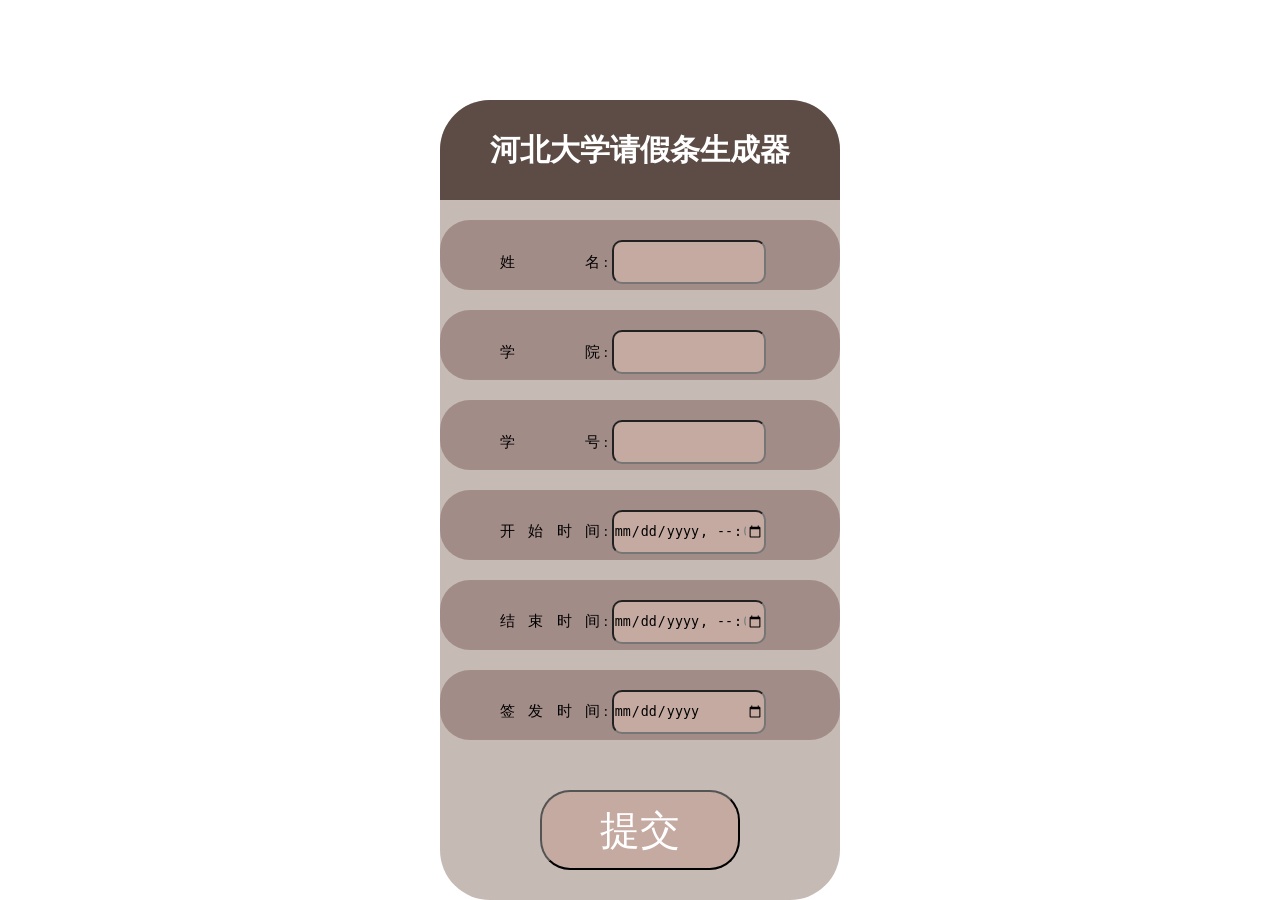
==== values.html @ f2ec1ef4 "项目初始化" ====
<!DOCTYPE html>
<html lang="cn">
<head>
    <meta charset="UTF-8">
    <meta name="viewport" content="width=device-width, initial-scale=1.0">
    <title>Document</title>
    <link rel="stylesheet" href="./css/values.css" />
    <script src = "js/jquary.js"></script>
    <script src = "js/jquery.cookie.min.js"></script>
    <script src = "js/submit.js"></script>
</head>
<body>
    <div class="windows">
        <h3>河北大学请假条生成器</h3>
        <div class="name">
            <div class = "content">姓名</div>
            <div>:</div>
            <input type="text">
        </div>
        <div class="academy">
            <div class = "content">学院</div>
            <div>:</div>
            <input type="text" id = "academy">
        </div>
        <div class="studentId">
            <div class = "content">学号</div>
            <div>:</div>
            <input type="text" id = "studentId">
        </div>
        <div class="start_term">
            <div class = "content">开始时间</div>
            <div>:</div>
            <input type="datetime-local" id="start_term" name="dateTimeInput" step="3600">
        </div>
        <div class="end_term">
            <div class = "content">结束时间</div>
            <div>:</div>
            <input type="datetime-local" id="end_term" name="dateTimeInput" step="3600">
        </div>
        <div class="issuance">
            <div class = "content">签发时间</div>
            <div>:</div>
            <!-- <input type="text" id = "issuance"> -->
            <input type="date" id="issuance">
        </div>
        <input type="button" value="提交" id = "submit">
        
    </div>
    
</body>
</html>
---- css/values.css ----
*{
    margin: 0;
    padding: 0;
}

/* body{
    background-color:#999;
} */

.windows{
    width: 400px;
    height: 800px;
    background-color: #c6bab5;
    margin: auto;
    margin-top: 100px;
    border-radius: 50px;
    font-size: 15px;
    
}

.windows>div{
    width: 70%;
    height: 50px;
    background-color: #a28c88;
    /* margin: auto; */
    margin-top: 20px;
    padding: 0 15%;
    padding-top: 20px;
    border-radius: 30px;
}
.windows div div{
    display: inline-block;
    
}

h3{
    width: 100%;
    height: 100px;
    background-color: #5c4c45;
    text-align: center;
    font-size: 30px;
    line-height: 100px;
    color:white;
    border-radius: 50px 50px 0 0;
}
.content{
    text-align-last: justify;
    width: 100px;

}
.windows>div>input{
    width: 150px;
    height: 40px;
    border-radius: 10px;
    
    background-color: #c5aaa1;
    /* margin-bottom:; */
}

#submit{
    display: block;
    width: 200px;
    height: 80px;
    margin: auto;
    margin-top: 50px;
    border-radius: 30px;
    background-color: #c5aaa1;
    color: white;
    font-size: 40px;
    
}
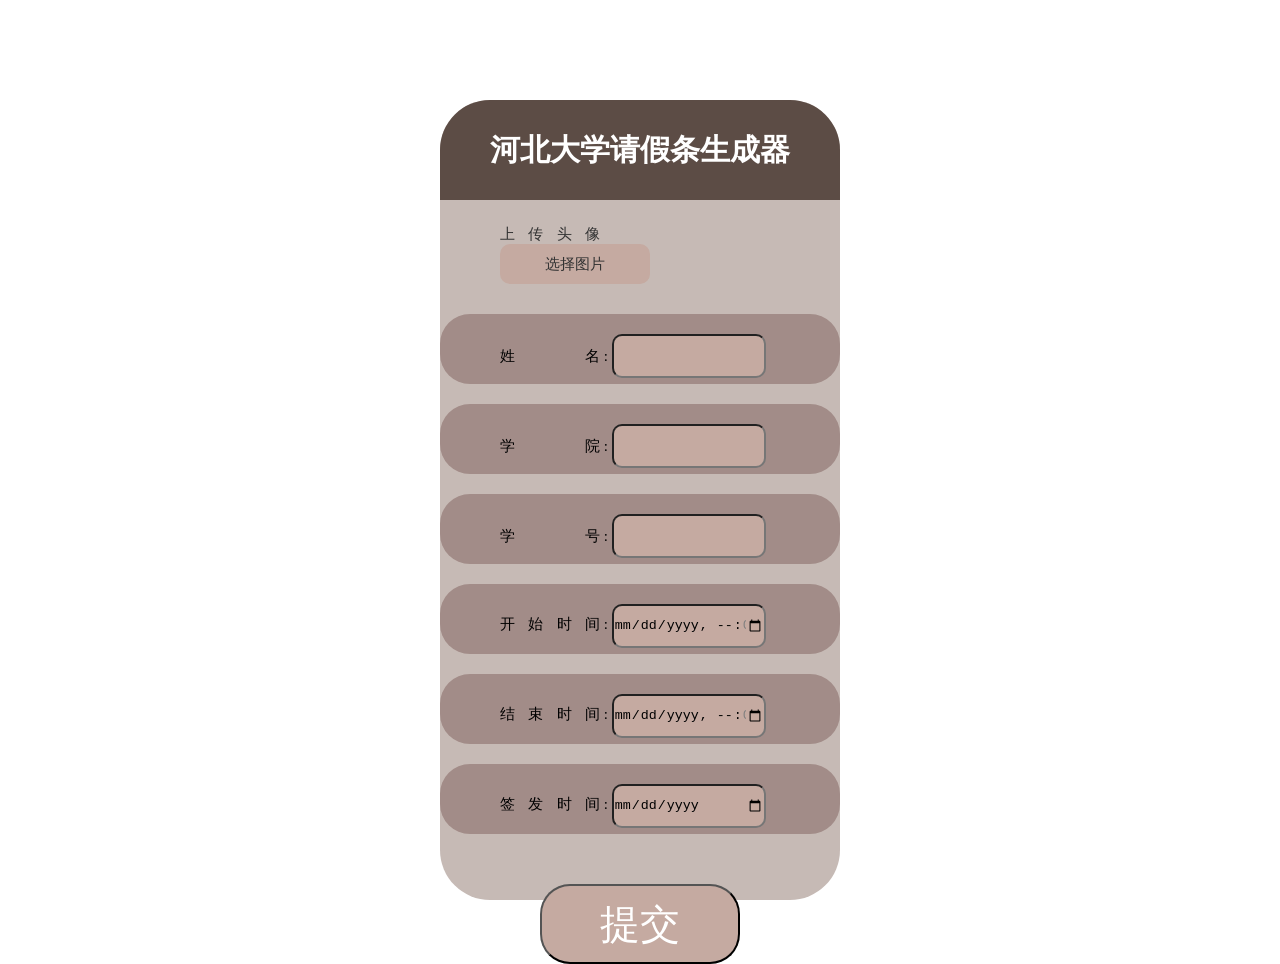
==== commit 7bf1a46b: "添加头像" ====
--- a/values.html
+++ b/values.html
@@ -12,32 +12,43 @@
 <body>
     <div class="windows">
         <h3>河北大学请假条生成器</h3>
-        <div class="name">
+
+         <div class="avatar-container">
+            <div class="avatar-left">
+                <label class="avatar-label">上传头像</label>
+                <label for="avatarInput" class="avatar-upload-btn">选择图片</label>
+                <input type="file" id="avatarInput" accept="image/png, image/jpeg, image/jpg" style="display:none;">
+            </div>
+            <div class="avatar-right">
+                <img id="avatarPreview" src="" alt="头像预览">
+            </div>
+        </div>
+        <div class="name inputItem">
             <div class = "content">姓名</div>
             <div>:</div>
             <input type="text">
         </div>
-        <div class="academy">
+        <div class="academy inputItem">
             <div class = "content">学院</div>
             <div>:</div>
             <input type="text" id = "academy">
         </div>
-        <div class="studentId">
+        <div class="studentId inputItem">
             <div class = "content">学号</div>
             <div>:</div>
             <input type="text" id = "studentId">
         </div>
-        <div class="start_term">
+        <div class="start_term inputItem">
             <div class = "content">开始时间</div>
             <div>:</div>
             <input type="datetime-local" id="start_term" name="dateTimeInput" step="3600">
         </div>
-        <div class="end_term">
+        <div class="end_term inputItem">
             <div class = "content">结束时间</div>
             <div>:</div>
             <input type="datetime-local" id="end_term" name="dateTimeInput" step="3600">
         </div>
-        <div class="issuance">
+        <div class="issuance inputItem">
             <div class = "content">签发时间</div>
             <div>:</div>
             <!-- <input type="text" id = "issuance"> -->
--- a/css/values.css
+++ b/css/values.css
@@ -18,7 +18,7 @@
     
 }
 
-.windows>div{
+.windows>.inputItem{
     width: 70%;
     height: 50px;
     background-color: #a28c88;
@@ -68,4 +68,73 @@
     color: white;
     font-size: 40px;
     
+}
+
+
+.avatar-container {
+    display: flex;
+    align-items: center;
+    margin: 15px 15%; 
+    padding: 10px 0;
+    box-sizing: border-box; 
+    max-width: 100%;
+}
+
+
+.avatar-left {
+    display: flex;
+    flex-direction: column; 
+    gap: 12px;
+    margin-right: 20px; 
+    flex-shrink: 0;
+}
+
+
+.avatar-label {
+    font-size: 15px;
+    color: #333;
+    text-align-last: justify;
+    width: 100px; 
+    display: block; 
+}
+
+
+.avatar-upload-btn {
+    width: 150px;
+    height: 40px;
+    border-radius: 10px;
+    background-color: #c5aaa1;
+    color: #333;
+    text-align: center;
+    line-height: 40px;
+    cursor: pointer;
+    font-size: 15px;
+    border: none;
+    display: block; 
+}
+
+
+.avatar-right {
+    flex-shrink: 0; 
+    max-width: 150px; 
+}
+
+#avatarInput {
+    opacity: 0; 
+    width: 0;
+    height: 0;
+    position: absolute;
+    z-index: -1;
+}
+
+
+
+#avatarPreview {
+    width: 100px;
+    height: 100px;
+    display: none;
+    border-radius: 10px; 
+    border: 1px solid #a28c88; 
+    object-fit: cover; 
+    max-width: 100%; 
 }
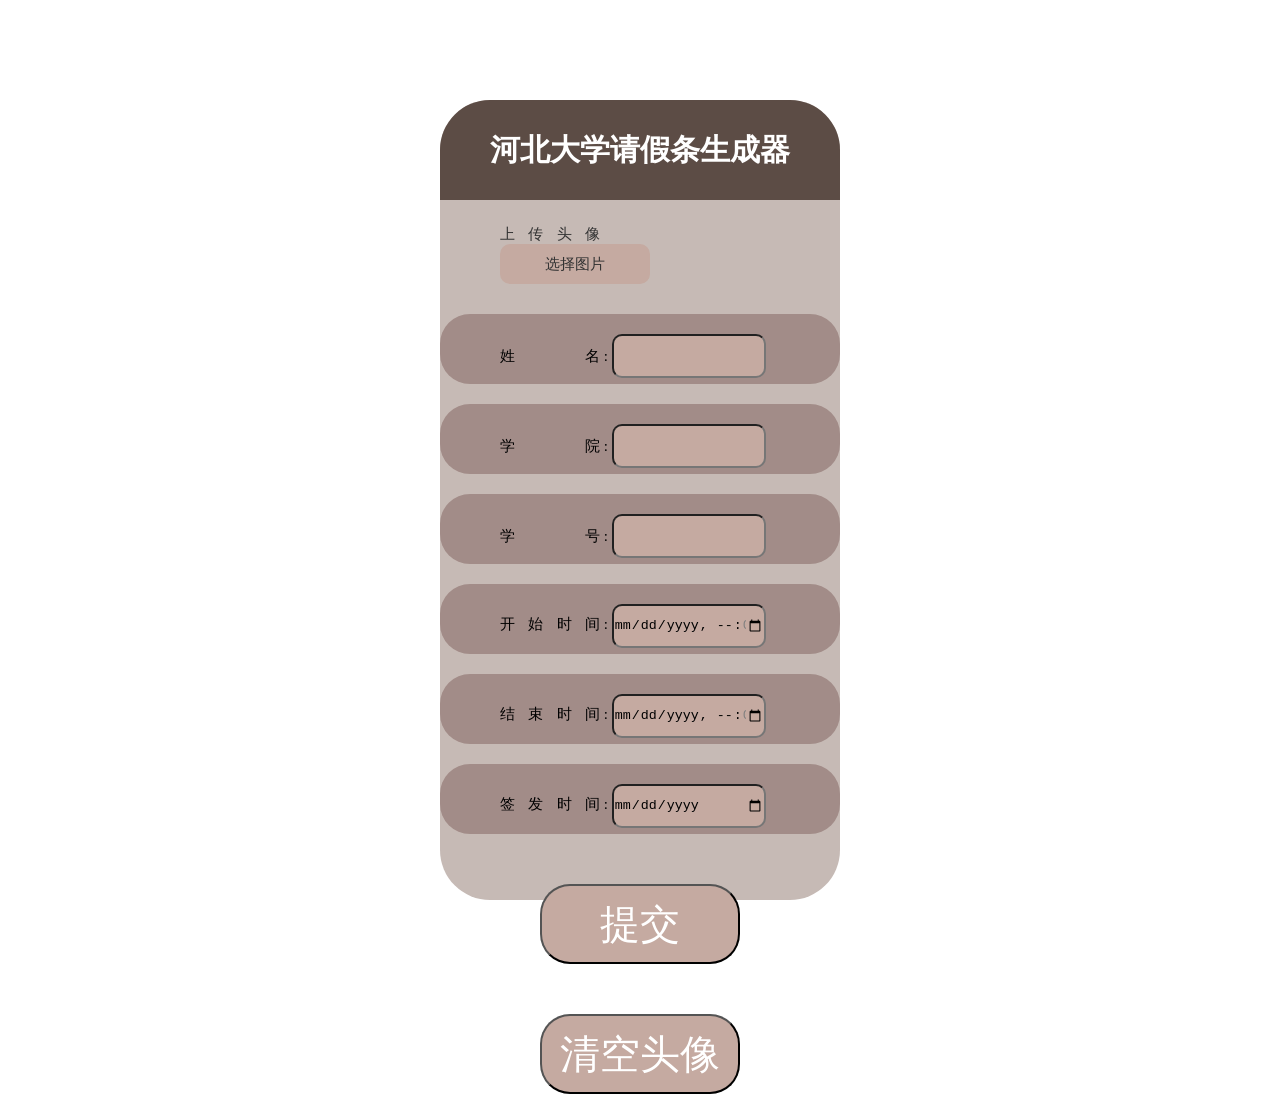
==== commit f782f6fb: "小BUG" ====
--- a/values.html
+++ b/values.html
@@ -55,8 +55,9 @@
             <input type="date" id="issuance">
         </div>
         <input type="button" value="提交" id = "submit">
+        <input type="button" value="清空头像" id = "clearA">
         
     </div>
     
 </body>
-</html>+</html>
--- a/css/values.css
+++ b/css/values.css
@@ -69,7 +69,18 @@
     font-size: 40px;
     
 }
-
+#clearA{
+    display: block;
+    width: 200px;
+    height: 80px;
+    margin: auto;
+    margin-top: 50px;
+    border-radius: 30px;
+    background-color: #c5aaa1;
+    color: white;
+    font-size: 40px;
+    
+}
 
 .avatar-container {
     display: flex;
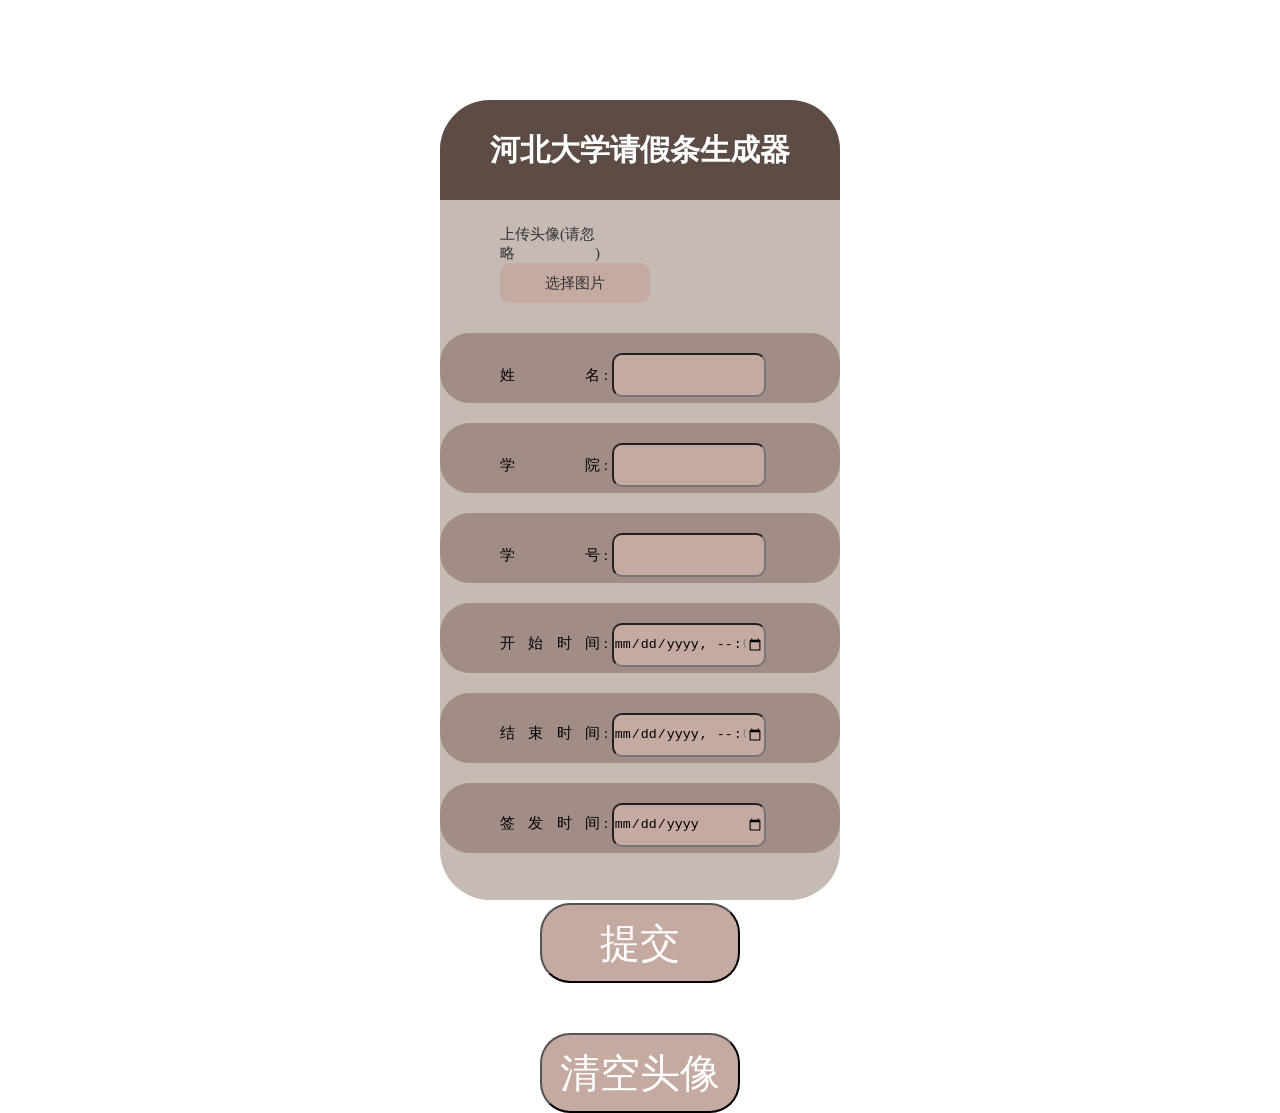
==== commit 1c8d7da9: "。" ====
--- a/values.html
+++ b/values.html
@@ -15,7 +15,7 @@
 
          <div class="avatar-container">
             <div class="avatar-left">
-                <label class="avatar-label">上传头像</label>
+                <label class="avatar-label">上传头像(请忽略)</label>
                 <label for="avatarInput" class="avatar-upload-btn">选择图片</label>
                 <input type="file" id="avatarInput" accept="image/png, image/jpeg, image/jpg" style="display:none;">
             </div>
